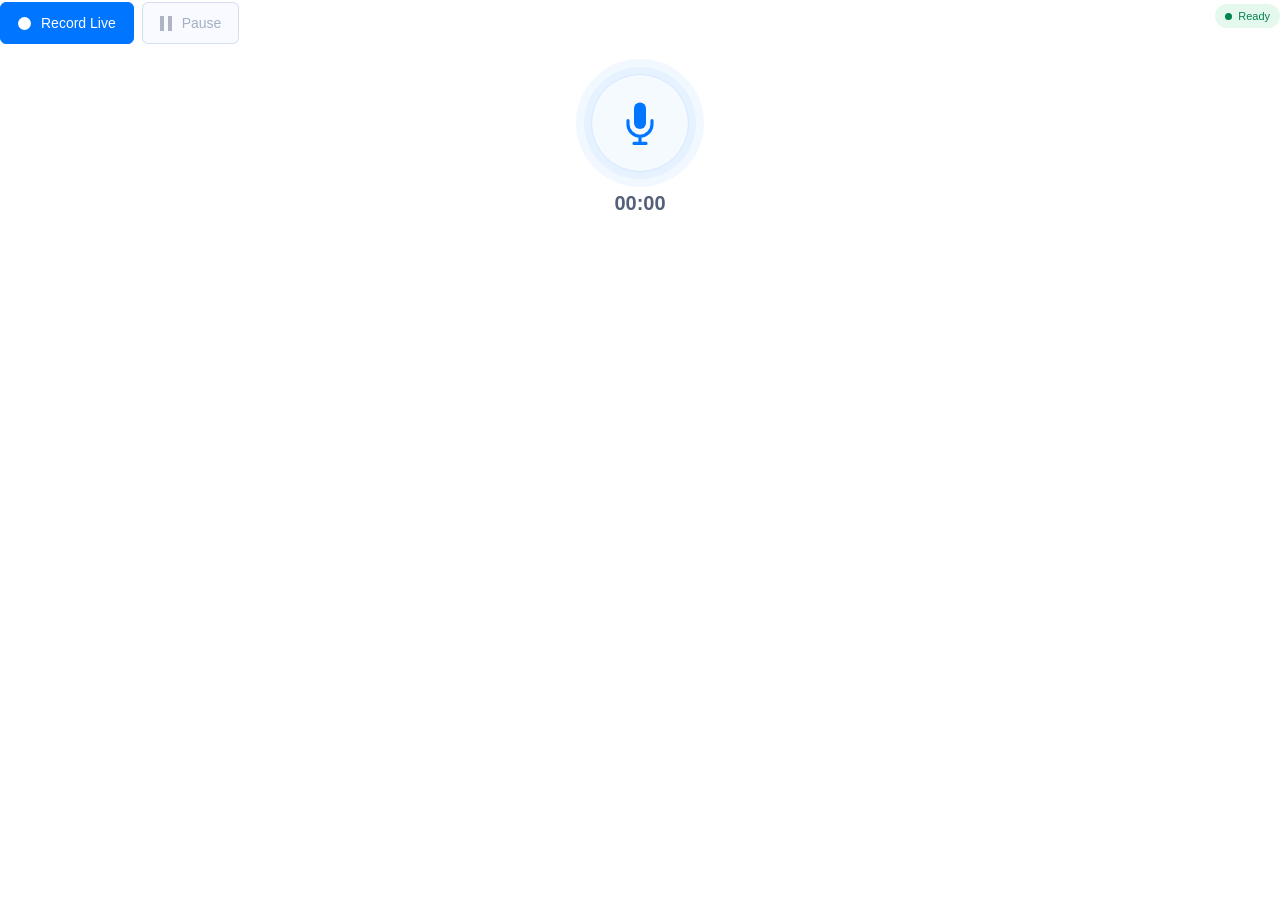
==== assets/browser_recorder/index.html @ 27a7070a "Codebase upload" ====
<!doctype html>
<html><head><meta charset="utf-8"><meta name="viewport" content="width=device-width, initial-scale=1">
<style>
*{box-sizing:border-box}body{margin:0;color:#0a1637;font:14px Arial,Helvetica,sans-serif;background:transparent;padding:2px 0 8px}button{font:inherit;height:42px;border:1px solid #d3dfef;border-radius:6px;background:#fff;color:#536079;padding:0 17px;display:inline-flex;align-items:center;justify-content:center;gap:10px;white-space:nowrap;cursor:pointer}button:hover{background:#f4f9ff;border-color:#0872ef}button:disabled{cursor:default;color:#a4b0c3;background:#f8faff}button:disabled::before{opacity:.5}.row{display:flex;gap:8px;align-items:center;flex-wrap:wrap}.toolbar{display:flex;align-items:flex-start;justify-content:space-between;gap:12px}.controls{flex-wrap:wrap}#record,#download{background:#0075ff;border-color:#0075ff;color:#fff}#record:disabled,#download:disabled{opacity:.55}#record::before{content:"";width:13px;height:13px;border-radius:50%;background:#fff}body[data-recording="true"] #record::before{border-radius:2px;width:11px;height:11px}#pause::before{content:"";width:12px;height:15px;background:linear-gradient(to right,#657086 0 4px,transparent 4px 8px,#657086 8px 12px)}body[data-paused="true"] #pause::before{background:#657086;clip-path:polygon(0 0,100% 50%,0 100%)}#status{font-size:11px;line-height:20px;border-radius:20px;padding:2px 10px;color:#00834c;background:#e5f8ee;white-space:nowrap;margin-top:2px;display:inline-flex;align-items:center;gap:6px}#status::before{content:"";width:7px;height:7px;background:currentColor;border-radius:50%;flex-shrink:0}#status[data-state="recording"]{background:#ffedf2;color:#c71943}#status[data-state="waiting"]{background:#fff4df;color:#a46906}.visual{display:flex;flex-direction:column;align-items:center;padding-top:24px;min-height:204px}.mic{width:98px;height:98px;border-radius:50%;background:#f5faff;border:1px solid #d3e8ff;box-shadow:0 0 0 7px #e6f2ff,0 0 0 15px #f1f8ff;display:flex;align-items:center;justify-content:center;color:#0075ff;margin:6px 0 18px}.mic svg{width:42px;height:48px}#timer{font-size:20px;font-weight:700;line-height:26px;color:#536079;font-variant-numeric:tabular-nums}body[data-recording="true"] #timer,body[data-complete="true"] #timer{color:#0a1637}#waveform{width:290px;max-width:90%;height:46px;margin-top:6px}.library{padding-top:18px;border-top:1px solid #d9e0eb;gap:9px}#error{color:#d72c2c;white-space:pre-wrap;margin-top:8px}[hidden]{display:none!important}#download::before,#again::before,#remove::before{content:"";width:18px;height:18px;background:center/contain no-repeat}#download::before{background-image:url("data:image/svg+xml,%3Csvg xmlns='http://www.w3.org/2000/svg' viewBox='0 0 24 24' fill='none' stroke='white' stroke-width='2' stroke-linecap='round' stroke-linejoin='round'%3E%3Cpath d='M12 3v12m-4-4 4 4 4-4M4 15v6h16v-6'/%3E%3C/svg%3E")}#again::before{background-image:url("data:image/svg+xml,%3Csvg xmlns='http://www.w3.org/2000/svg' viewBox='0 0 24 24' fill='none' stroke='%23657086' stroke-width='2' stroke-linecap='round' stroke-linejoin='round'%3E%3Cpath d='M20 11a8 8 0 1 0-2 7M20 4v7h-7'/%3E%3C/svg%3E")}#remove{color:#e22c2c;border-color:#ff7575}#remove::before{background-image:url("data:image/svg+xml,%3Csvg xmlns='http://www.w3.org/2000/svg' viewBox='0 0 24 24' fill='none' stroke='%23e22c2c' stroke-width='2' stroke-linecap='round' stroke-linejoin='round'%3E%3Cpath d='M4 6h16M9 6V3h6v3M6 6l1 15h10l1-15M10 10v7m4-7v7'/%3E%3C/svg%3E")}@media(max-width:480px){button{padding:0 12px;font-size:13px}.toolbar{flex-wrap:wrap}#status{margin-left:auto}.library{gap:6px}}
</style></head><body>
<div class="toolbar"><div class="row controls"><button id="record" disabled>Record Live</button><button id="pause" disabled>Pause</button><button id="cancel" hidden>Cancel</button></div><span id="status" role="status" aria-live="polite">Ready</span></div>
<div class="visual"><div class="mic" aria-hidden="true"><svg viewBox="0 0 32 40" fill="none" stroke="currentColor" stroke-width="2.6" stroke-linecap="round"><rect x="11" y="3" width="10" height="22" rx="5" fill="currentColor" stroke="none"/><path d="M6 18v3a10 10 0 0 0 20 0v-3M16 31v6m-5 0h10"/></svg></div><div id="timer" aria-label="Recorded duration">00:00</div><canvas id="waveform" width="580" height="92" aria-label="Microphone audio level" hidden></canvas></div>
<div id="library" class="row library" hidden><button id="download" disabled>Download last recording</button><button id="again">Record again</button><button id="remove" disabled>Delete</button></div><div id="error" role="alert"></div><script src="recorder.js"></script></body></html>
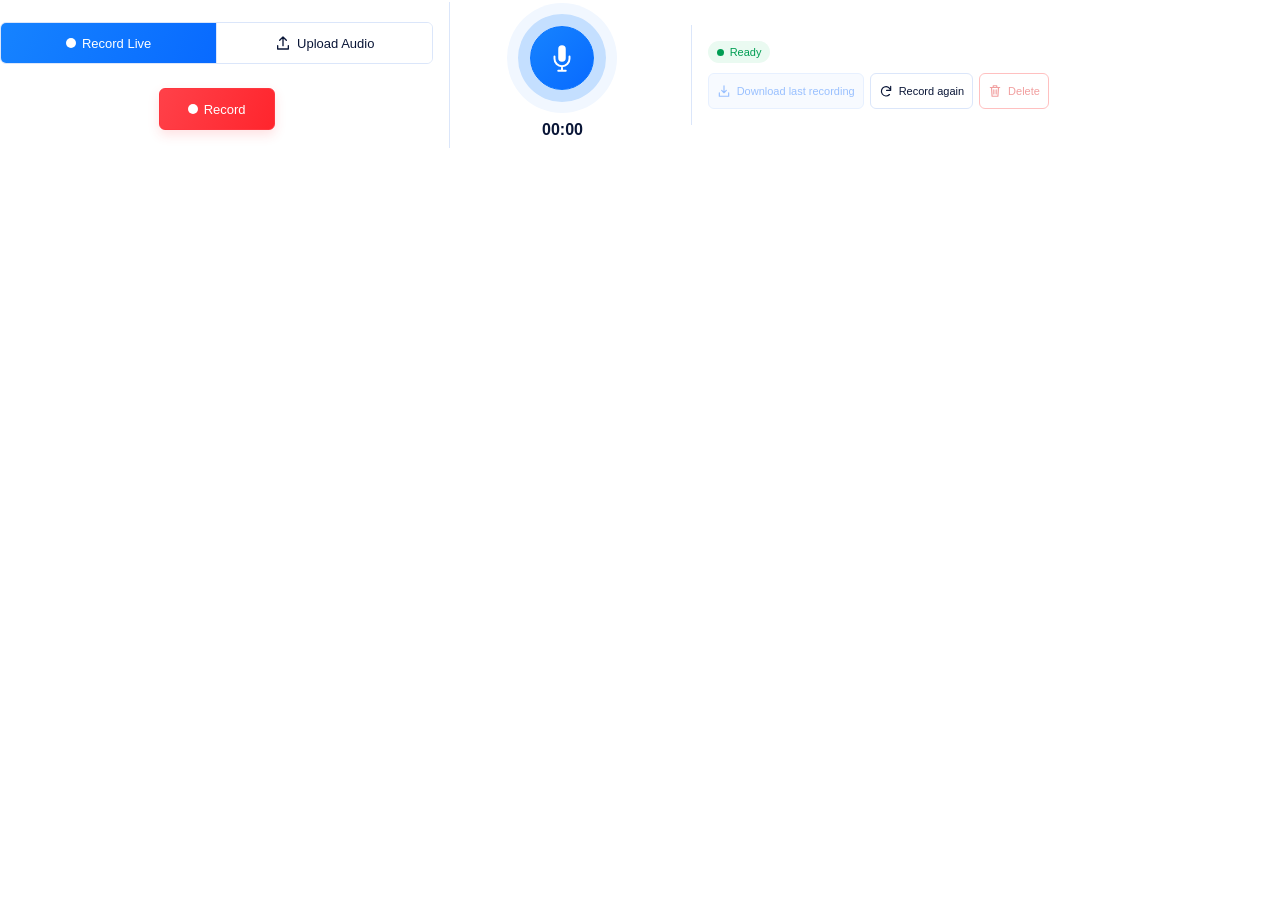
==== commit 03f09997: "Made UI Enhancements" ====
--- a/assets/browser_recorder/index.html
+++ b/assets/browser_recorder/index.html
@@ -1,8 +1,19 @@
 <!doctype html>
-<html><head><meta charset="utf-8"><meta name="viewport" content="width=device-width, initial-scale=1">
-<style>
-*{box-sizing:border-box}body{margin:0;color:#0a1637;font:14px Arial,Helvetica,sans-serif;background:transparent;padding:2px 0 8px}button{font:inherit;height:42px;border:1px solid #d3dfef;border-radius:6px;background:#fff;color:#536079;padding:0 17px;display:inline-flex;align-items:center;justify-content:center;gap:10px;white-space:nowrap;cursor:pointer}button:hover{background:#f4f9ff;border-color:#0872ef}button:disabled{cursor:default;color:#a4b0c3;background:#f8faff}button:disabled::before{opacity:.5}.row{display:flex;gap:8px;align-items:center;flex-wrap:wrap}.toolbar{display:flex;align-items:flex-start;justify-content:space-between;gap:12px}.controls{flex-wrap:wrap}#record,#download{background:#0075ff;border-color:#0075ff;color:#fff}#record:disabled,#download:disabled{opacity:.55}#record::before{content:"";width:13px;height:13px;border-radius:50%;background:#fff}body[data-recording="true"] #record::before{border-radius:2px;width:11px;height:11px}#pause::before{content:"";width:12px;height:15px;background:linear-gradient(to right,#657086 0 4px,transparent 4px 8px,#657086 8px 12px)}body[data-paused="true"] #pause::before{background:#657086;clip-path:polygon(0 0,100% 50%,0 100%)}#status{font-size:11px;line-height:20px;border-radius:20px;padding:2px 10px;color:#00834c;background:#e5f8ee;white-space:nowrap;margin-top:2px;display:inline-flex;align-items:center;gap:6px}#status::before{content:"";width:7px;height:7px;background:currentColor;border-radius:50%;flex-shrink:0}#status[data-state="recording"]{background:#ffedf2;color:#c71943}#status[data-state="waiting"]{background:#fff4df;color:#a46906}.visual{display:flex;flex-direction:column;align-items:center;padding-top:24px;min-height:204px}.mic{width:98px;height:98px;border-radius:50%;background:#f5faff;border:1px solid #d3e8ff;box-shadow:0 0 0 7px #e6f2ff,0 0 0 15px #f1f8ff;display:flex;align-items:center;justify-content:center;color:#0075ff;margin:6px 0 18px}.mic svg{width:42px;height:48px}#timer{font-size:20px;font-weight:700;line-height:26px;color:#536079;font-variant-numeric:tabular-nums}body[data-recording="true"] #timer,body[data-complete="true"] #timer{color:#0a1637}#waveform{width:290px;max-width:90%;height:46px;margin-top:6px}.library{padding-top:18px;border-top:1px solid #d9e0eb;gap:9px}#error{color:#d72c2c;white-space:pre-wrap;margin-top:8px}[hidden]{display:none!important}#download::before,#again::before,#remove::before{content:"";width:18px;height:18px;background:center/contain no-repeat}#download::before{background-image:url("data:image/svg+xml,%3Csvg xmlns='http://www.w3.org/2000/svg' viewBox='0 0 24 24' fill='none' stroke='white' stroke-width='2' stroke-linecap='round' stroke-linejoin='round'%3E%3Cpath d='M12 3v12m-4-4 4 4 4-4M4 15v6h16v-6'/%3E%3C/svg%3E")}#again::before{background-image:url("data:image/svg+xml,%3Csvg xmlns='http://www.w3.org/2000/svg' viewBox='0 0 24 24' fill='none' stroke='%23657086' stroke-width='2' stroke-linecap='round' stroke-linejoin='round'%3E%3Cpath d='M20 11a8 8 0 1 0-2 7M20 4v7h-7'/%3E%3C/svg%3E")}#remove{color:#e22c2c;border-color:#ff7575}#remove::before{background-image:url("data:image/svg+xml,%3Csvg xmlns='http://www.w3.org/2000/svg' viewBox='0 0 24 24' fill='none' stroke='%23e22c2c' stroke-width='2' stroke-linecap='round' stroke-linejoin='round'%3E%3Cpath d='M4 6h16M9 6V3h6v3M6 6l1 15h10l1-15M10 10v7m4-7v7'/%3E%3C/svg%3E")}@media(max-width:480px){button{padding:0 12px;font-size:13px}.toolbar{flex-wrap:wrap}#status{margin-left:auto}.library{gap:6px}}
-</style></head><body>
-<div class="toolbar"><div class="row controls"><button id="record" disabled>Record Live</button><button id="pause" disabled>Pause</button><button id="cancel" hidden>Cancel</button></div><span id="status" role="status" aria-live="polite">Ready</span></div>
-<div class="visual"><div class="mic" aria-hidden="true"><svg viewBox="0 0 32 40" fill="none" stroke="currentColor" stroke-width="2.6" stroke-linecap="round"><rect x="11" y="3" width="10" height="22" rx="5" fill="currentColor" stroke="none"/><path d="M6 18v3a10 10 0 0 0 20 0v-3M16 31v6m-5 0h10"/></svg></div><div id="timer" aria-label="Recorded duration">00:00</div><canvas id="waveform" width="580" height="92" aria-label="Microphone audio level" hidden></canvas></div>
-<div id="library" class="row library" hidden><button id="download" disabled>Download last recording</button><button id="again">Record again</button><button id="remove" disabled>Delete</button></div><div id="error" role="alert"></div><script src="recorder.js"></script></body></html>
+<html lang="en"><head><meta charset="utf-8"><meta name="viewport" content="width=device-width, initial-scale=1"><link rel="stylesheet" href="recorder.css"></head>
+<body>
+<div class="recorder-layout">
+  <div class="toolbar">
+    <div class="mode-switch" role="tablist" aria-label="Audio source">
+      <button id="live-tab" type="button" role="tab" aria-selected="true" aria-controls="live-panel" tabindex="0">Record Live</button>
+      <button id="upload" type="button" role="tab" aria-selected="false" aria-controls="upload-panel" tabindex="-1"><svg viewBox="0 0 24 24" fill="none" stroke="currentColor" stroke-width="2" stroke-linecap="round" stroke-linejoin="round" aria-hidden="true"><path d="M12 16V3m-5 5 5-5 5 5M4 16v5h16v-5"/></svg>Upload Audio</button>
+    </div>
+    <div id="live-panel" class="row controls" role="tabpanel" aria-labelledby="live-tab">
+      <button id="record" type="button" disabled>Record</button><button id="pause" type="button" disabled hidden>Pause</button><button id="cancel" type="button" hidden>Cancel</button>
+    </div>
+    <div id="upload-panel" role="tabpanel" aria-labelledby="upload" hidden><span class="sr-only">Choose an audio recording in the upload area.</span></div>
+  </div>
+  <div class="visual"><div class="mic" aria-hidden="true"><svg viewBox="0 0 32 40" fill="none" stroke="currentColor" stroke-width="2.6" stroke-linecap="round"><rect x="11" y="3" width="10" height="22" rx="5" fill="currentColor" stroke="none"/><path d="M6 18v3a10 10 0 0 0 20 0v-3M16 31v6m-5 0h10"/></svg></div><div id="timer" aria-label="Recorded duration">00:00</div><canvas id="waveform" width="580" height="92" aria-label="Microphone audio level" hidden></canvas></div>
+  <div class="recording-actions"><span id="status" role="status" aria-live="polite">Ready</span><div id="library" class="row library"><button id="download" disabled>Download last recording</button><button id="again" disabled>Record again</button><button id="remove" disabled>Delete</button></div></div>
+</div>
+<div id="error" role="alert"></div><script src="recorder.js"></script>
+</body></html>
--- a/assets/browser_recorder/recorder.css
+++ b/assets/browser_recorder/recorder.css
@@ -0,0 +1,53 @@
+* { box-sizing:border-box; }
+body { margin:0; padding:2px 0; color:#0a1637; font:12px Arial,Helvetica,sans-serif; background:transparent; }
+button { font:inherit; min-height:36px; border:1px solid #dbe6fa; border-radius:6px; background:#fff; color:#0a1637; padding:0 10px; display:inline-flex; align-items:center; justify-content:center; gap:6px; cursor:pointer; }
+button:hover { background:#f4f9ff; border-color:#2075ff; }
+button:disabled { cursor:default; opacity:.45; }
+button:focus-visible { outline:3px solid #99c5ff; outline-offset:3px; }
+button svg { width:16px; height:16px; flex-shrink:0; }
+.recorder-layout { display:grid; grid-template-columns:minmax(200px,1.25fr) minmax(110px,.65fr) minmax(280px,1.7fr); align-items:center; gap:16px; min-height:110px; }
+/* Keep the tab row anchored when the recording controls are hidden. */
+.toolbar { align-self:baseline; padding-top:20px; }
+.mode-switch { display:flex; border:1px solid #dbe6fa; border-radius:6px; overflow:hidden; }
+.mode-switch [role="tab"] { flex:1; min-height:40px; white-space:nowrap; border:0; border-radius:0; box-shadow:none; font-size:13px; }
+.mode-switch [role="tab"] + [role="tab"] { border-left:1px solid #dbe6fa; }
+.mode-switch [aria-selected="true"] { background:linear-gradient(115deg,#1683ff,#086aff); color:#fff; }
+.mode-switch [aria-selected="true"]:hover { background:#0874f5; }
+.mode-switch [role="tab"]:disabled { background:#f5f9ff; color:#939eb2; opacity:1; }
+.mode-switch [role="tab"]:focus-visible { outline-offset:-3px; }
+#live-tab::before { content:""; width:10px; height:10px; border-radius:50%; background:currentColor; flex-shrink:0; }
+.row { display:flex; align-items:center; gap:6px; flex-wrap:wrap; }
+.controls { margin-top:24px; justify-content:center; gap:10px; }
+.controls button { min-height:42px; font-size:13px; padding:0 14px; }
+body[data-recording="true"] .controls { justify-content:center; }
+#record { min-width:116px; background:linear-gradient(115deg,#ff4149,#ff252d); border-color:#ff363f; color:#fff; box-shadow:0 5px 12px #ff363f26; }
+#record:hover { background:#ed242d; border-color:#ed242d; }
+#record::before { content:""; width:10px; height:10px; border-radius:50%; background:currentColor; flex-shrink:0; }
+body[data-recording="true"] #record::before { border-radius:2px; width:9px; height:9px; }
+#pause::before { content:""; width:9px; height:11px; background:linear-gradient(to right,#657086 0 3px,transparent 3px 6px,#657086 6px 9px); }
+body[data-paused="true"] #pause::before { background:#657086; clip-path:polygon(0 0,100% 50%,0 100%); }
+.visual { display:flex; flex-direction:column; align-items:center; justify-content:center; padding:8px 0; border-left:1px solid #dbe6fa; min-height:100px; }
+.mic { width:64px; height:64px; border-radius:50%; background:linear-gradient(135deg,#1683ff,#086aff); border:1px solid #0874ff; box-shadow:0 0 0 12px #c4dfff,0 0 0 23px #f1f7ff; display:flex; align-items:center; justify-content:center; color:#fff; margin:16px 0 30px; }
+.mic svg { width:24px; height:30px; }
+#timer { font-size:16px; font-weight:700; line-height:20px; font-variant-numeric:tabular-nums; }
+#waveform { width:130px; max-width:100%; height:18px; margin-top:3px; }
+.recording-actions { min-width:0; min-height:100px; justify-content:center; border-left:1px solid #dbe6fa; padding-left:16px; display:flex; flex-direction:column; align-items:flex-start; gap:10px; }
+#status { font-size:11px; line-height:16px; border-radius:16px; padding:3px 9px; color:#009d53; background:#eafaf1; display:inline-flex; align-items:center; gap:6px; max-width:100%; overflow-wrap:anywhere; }
+#status::before { content:""; width:7px; height:7px; background:currentColor; border-radius:50%; flex-shrink:0; }
+#status[data-state="waiting"] { background:#fff4df; color:#a46906; }
+.library { gap:6px; }
+.library button { font-size:11px; padding:0 8px; }
+#error { color:#d72c2c; white-space:pre-wrap; margin-top:8px; }
+#error:empty { display:none; }
+[hidden] { display:none!important; }
+.sr-only { position:absolute; width:1px; height:1px; padding:0; overflow:hidden; clip-path:inset(50%); white-space:nowrap; }
+#download::before,#again::before,#remove::before { content:""; width:14px; height:14px; background:center/contain no-repeat; flex-shrink:0; }
+#download { background:#eef6ff; border-color:#cbdfff; color:#2075ff; }
+#download::before { background-image:url("data:image/svg+xml,%3Csvg xmlns='http://www.w3.org/2000/svg' viewBox='0 0 24 24' fill='none' stroke='%232075ff' stroke-width='2' stroke-linecap='round' stroke-linejoin='round'%3E%3Cpath d='M12 3v12m-4-4 4 4 4-4M4 15v6h16v-6'/%3E%3C/svg%3E"); }
+#again::before { background-image:url("data:image/svg+xml,%3Csvg xmlns='http://www.w3.org/2000/svg' viewBox='0 0 24 24' fill='none' stroke='%230a1637' stroke-width='2' stroke-linecap='round' stroke-linejoin='round'%3E%3Cpath d='M20 11a8 8 0 1 0-2 7M20 4v7h-7'/%3E%3C/svg%3E"); }
+#remove { color:#e22c2c; border-color:#ff7575; }
+#remove::before { background-image:url("data:image/svg+xml,%3Csvg xmlns='http://www.w3.org/2000/svg' viewBox='0 0 24 24' fill='none' stroke='%23e22c2c' stroke-width='2' stroke-linecap='round' stroke-linejoin='round'%3E%3Cpath d='M4 6h16M9 6V3h6v3M6 6l1 15h10l1-15M10 10v7m4-7v7'/%3E%3C/svg%3E"); }
+body[data-mode="Upload Audio"] .visual, body[data-mode="Upload Audio"] .recording-actions { visibility:hidden; pointer-events:none; }
+@media(min-width:1400px) { .library { flex-wrap:nowrap; } }
+@media(max-width:700px) { .recorder-layout { grid-template-columns:1fr 1fr; gap:20px; } .toolbar { grid-column:1 / -1; max-width:400px; } .recording-actions { padding-left:18px; } }
+@media(max-width:480px) { .recorder-layout { grid-template-columns:1fr; } .toolbar { max-width:none; } .recording-actions { border-left:0; border-top:1px solid #dbe6fa; padding:16px 0 0; align-items:center; gap:16px; } .library { justify-content:center; } .visual { border-left:0; padding-bottom:8px; } }
